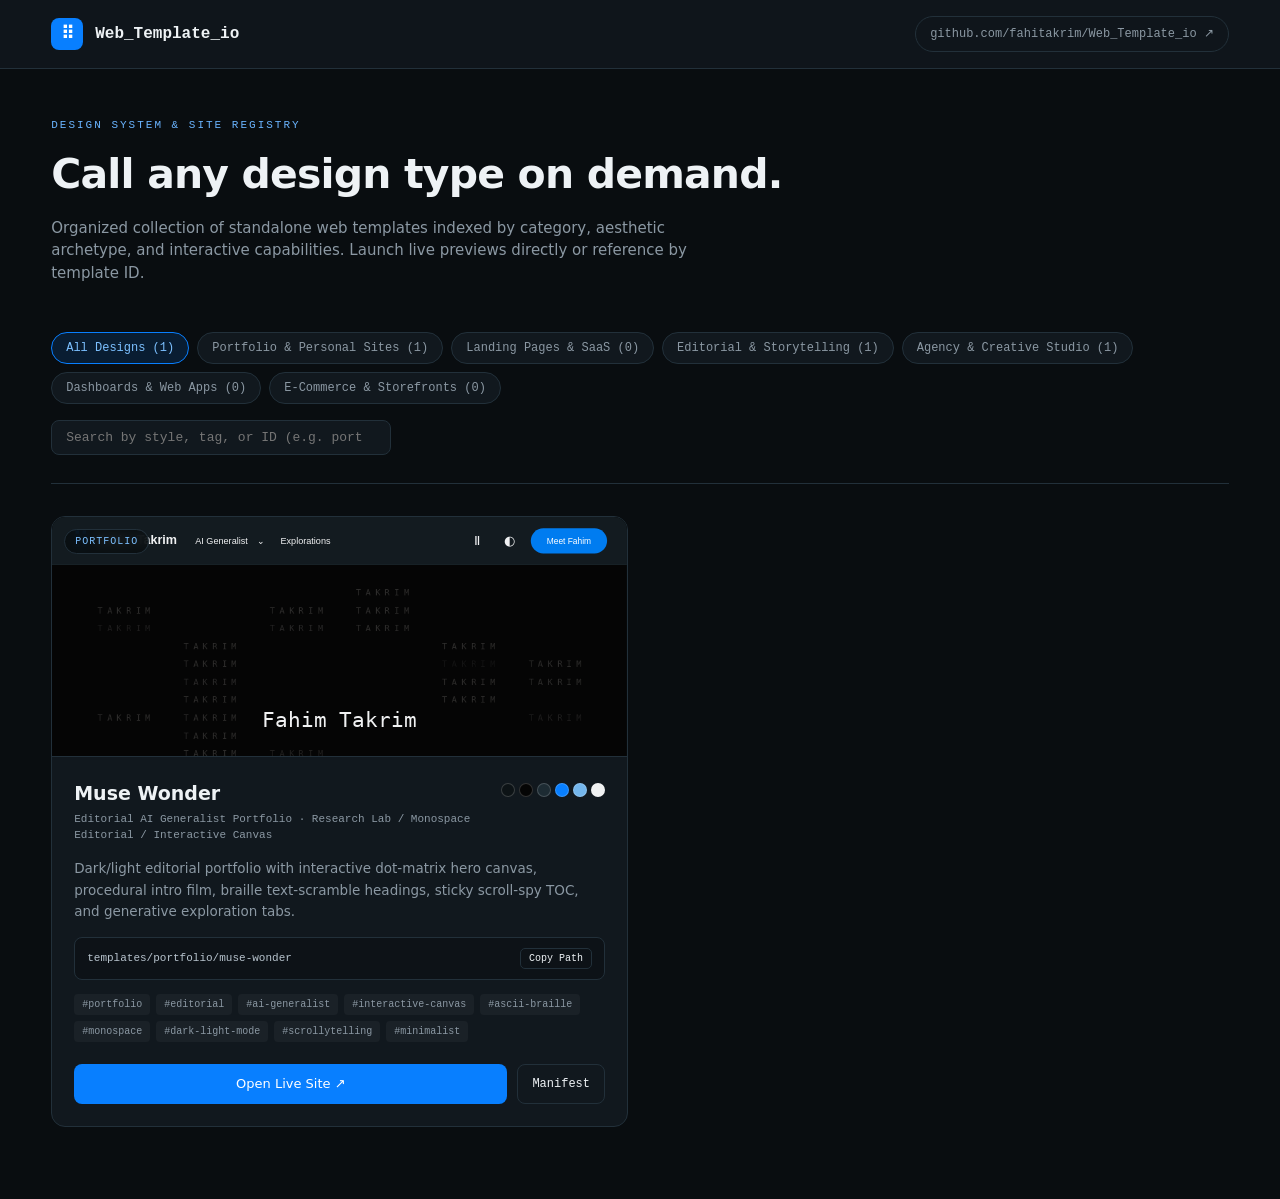
==== index.html @ 86ffd98d "feat: initialize Web_Template_io architecture and add muse-wonder portfolio template" ====
<!doctype html>
<html lang="en">
<head>
  <meta charset="utf-8">
  <meta name="viewport" content="width=device-width, initial-scale=1">
  <title>Web_Template_io — Design Type & Template Library</title>
  <style>
    :root {
      color-scheme: dark;
      --bg: #090d10;
      --surface: #11181e;
      --surface-hover: #172129;
      --border: #22303a;
      --text: #eef2f5;
      --muted: #8b98a3;
      --accent: #087fff;
      --accent-soft: rgba(8, 127, 255, 0.14);
      --mono: ui-monospace, SFMono-Regular, Menlo, Monaco, Consolas, monospace;
      --sans: system-ui, -apple-system, BlinkMacSystemFont, "Segoe UI", Roboto, sans-serif;
    }
    * { box-sizing: border-box; }
    body {
      margin: 0;
      background: var(--bg);
      color: var(--text);
      font-family: var(--sans);
      line-height: 1.5;
      -webkit-font-smoothing: antialiased;
    }
    header {
      border-bottom: 1px solid var(--border);
      background: rgba(17, 24, 30, 0.85);
      backdrop-filter: blur(12px);
      position: sticky;
      top: 0;
      z-index: 20;
    }
    .container {
      width: min(1320px, 92%);
      margin: 0 auto;
    }
    .nav-bar {
      display: flex;
      align-items: center;
      justify-content: space-between;
      height: 68px;
      gap: 20px;
    }
    .brand {
      display: flex;
      align-items: center;
      gap: 12px;
      font-family: var(--mono);
      font-weight: 600;
      font-size: 16px;
      color: var(--text);
      text-decoration: none;
    }
    .brand-badge {
      display: inline-grid;
      place-items: center;
      width: 32px;
      height: 32px;
      border-radius: 8px;
      background: var(--accent);
      color: #fff;
      font-size: 18px;
    }
    .repo-link {
      font-family: var(--mono);
      font-size: 12px;
      color: var(--muted);
      text-decoration: none;
      padding: 8px 14px;
      border: 1px solid var(--border);
      border-radius: 20px;
      transition: all 0.15s ease;
    }
    .repo-link:hover {
      color: var(--text);
      border-color: var(--accent);
    }
    .hero {
      padding: 48px 0 28px;
    }
    .hero-overline {
      font-family: var(--mono);
      font-size: 11px;
      letter-spacing: 2px;
      text-transform: uppercase;
      color: #6ab4ff;
      margin-bottom: 10px;
    }
    .hero h1 {
      font-size: clamp(26px, 3.2vw, 42px);
      margin: 0 0 12px;
      letter-spacing: -0.02em;
    }
    .hero p {
      color: var(--muted);
      max-width: 680px;
      margin: 0;
      font-size: 15px;
    }
    .controls {
      display: flex;
      flex-wrap: wrap;
      align-items: center;
      justify-content: space-between;
      gap: 16px;
      padding: 20px 0 28px;
      border-bottom: 1px solid var(--border);
    }
    .category-pills {
      display: flex;
      flex-wrap: wrap;
      gap: 8px;
    }
    .pill {
      background: var(--surface);
      border: 1px solid var(--border);
      color: var(--muted);
      font-size: 12px;
      font-family: var(--mono);
      padding: 8px 14px;
      border-radius: 999px;
      cursor: pointer;
      transition: all 0.15s ease;
    }
    .pill:hover {
      color: var(--text);
      border-color: #3a5060;
    }
    .pill.active {
      background: var(--accent-soft);
      color: #7cc0ff;
      border-color: var(--accent);
    }
    .search-box {
      flex: 1;
      min-width: 240px;
      max-width: 340px;
    }
    .search-box input {
      width: 100%;
      background: var(--surface);
      border: 1px solid var(--border);
      color: var(--text);
      padding: 9px 14px;
      border-radius: 8px;
      font-size: 13px;
      font-family: var(--mono);
      outline: none;
    }
    .search-box input:focus {
      border-color: var(--accent);
    }
    .grid {
      display: grid;
      grid-template-columns: repeat(auto-fill, minmax(380px, 1fr));
      gap: 24px;
      padding: 32px 0 72px;
    }
    .card {
      background: var(--surface);
      border: 1px solid var(--border);
      border-radius: 14px;
      overflow: hidden;
      display: flex;
      flex-direction: column;
      transition: border-color 0.2s ease, transform 0.2s ease;
    }
    .card:hover {
      border-color: #365066;
    }
    .preview-frame {
      position: relative;
      height: 240px;
      background: #050505;
      border-bottom: 1px solid var(--border);
      overflow: hidden;
    }
    .preview-frame iframe {
      width: 142.85%;
      height: 142.85%;
      transform: scale(0.7);
      transform-origin: 0 0;
      border: 0;
      pointer-events: none;
    }
    .preview-badge {
      position: absolute;
      top: 12px;
      left: 12px;
      background: rgba(9, 13, 16, 0.85);
      border: 1px solid var(--border);
      color: #7cc0ff;
      font-family: var(--mono);
      font-size: 10px;
      letter-spacing: 1px;
      text-transform: uppercase;
      padding: 4px 10px;
      border-radius: 999px;
      backdrop-filter: blur(6px);
    }
    .card-body {
      padding: 22px;
      display: flex;
      flex-direction: column;
      gap: 14px;
      flex: 1;
    }
    .card-head {
      display: flex;
      justify-content: space-between;
      align-items: flex-start;
      gap: 12px;
    }
    .card-title {
      margin: 0;
      font-size: 19px;
      font-weight: 600;
    }
    .card-subtitle {
      font-family: var(--mono);
      font-size: 11px;
      color: var(--muted);
      margin-top: 3px;
    }
    .palette {
      display: flex;
      gap: 4px;
      padding-top: 4px;
    }
    .swatch {
      width: 14px;
      height: 14px;
      border-radius: 50%;
      border: 1px solid rgba(255, 255, 255, 0.18);
    }
    .card-desc {
      margin: 0;
      font-size: 13.5px;
      color: var(--muted);
      line-height: 1.6;
    }
    .meta-box {
      background: rgba(0, 0, 0, 0.25);
      border: 1px solid var(--border);
      border-radius: 8px;
      padding: 10px 12px;
      font-family: var(--mono);
      font-size: 11px;
      color: #b8c4ce;
      display: flex;
      justify-content: space-between;
      align-items: center;
      gap: 8px;
    }
    .meta-box code {
      overflow: hidden;
      text-overflow: ellipsis;
      white-space: nowrap;
    }
    .copy-btn {
      background: transparent;
      border: 1px solid var(--border);
      color: var(--text);
      font-family: var(--mono);
      font-size: 10px;
      padding: 4px 8px;
      border-radius: 5px;
      cursor: pointer;
      white-space: nowrap;
    }
    .copy-btn:hover {
      border-color: var(--accent);
      color: #7cc0ff;
    }
    .tags {
      display: flex;
      flex-wrap: wrap;
      gap: 6px;
    }
    .tag {
      font-family: var(--mono);
      font-size: 10px;
      color: var(--muted);
      background: rgba(255, 255, 255, 0.04);
      padding: 3px 8px;
      border-radius: 4px;
    }
    .card-actions {
      margin-top: auto;
      padding-top: 8px;
      display: flex;
      gap: 10px;
    }
    .btn-primary {
      flex: 1;
      text-align: center;
      background: var(--accent);
      color: #fff;
      text-decoration: none;
      font-size: 13px;
      font-weight: 500;
      padding: 10px 16px;
      border-radius: 8px;
      transition: background 0.15s ease;
    }
    .btn-primary:hover {
      background: #1d8bff;
    }
    .btn-secondary {
      text-align: center;
      background: transparent;
      border: 1px solid var(--border);
      color: var(--text);
      text-decoration: none;
      font-size: 12px;
      font-family: var(--mono);
      padding: 10px 14px;
      border-radius: 8px;
    }
    .btn-secondary:hover {
      border-color: var(--accent);
    }
    .empty-state {
      grid-column: 1 / -1;
      text-align: center;
      padding: 56px 20px;
      border: 1px dashed var(--border);
      border-radius: 12px;
      color: var(--muted);
      font-family: var(--mono);
      font-size: 13px;
    }
    @media (max-width: 600px) {
      .grid { grid-template-columns: 1fr; }
    }
  </style>
</head>
<body>
  <header>
    <div class="container nav-bar">
      <a class="brand" href="./index.html">
        <span class="brand-badge">⠿</span>
        <span>Web_Template_io</span>
      </a>
      <a class="repo-link" href="https://github.com/fahitakrim/Web_Template_io" target="_blank" rel="noopener">
        github.com/fahitakrim/Web_Template_io ↗
      </a>
    </div>
  </header>

  <main class="container">
    <section class="hero">
      <div class="hero-overline">DESIGN SYSTEM &amp; SITE REGISTRY</div>
      <h1>Call any design type on demand.</h1>
      <p>Organized collection of standalone web templates indexed by category, aesthetic archetype, and interactive capabilities. Launch live previews directly or reference by template ID.</p>
    </section>

    <section class="controls">
      <div class="category-pills" id="category-pills"></div>
      <div class="search-box">
        <input type="search" id="search-input" placeholder="Search by style, tag, or ID (e.g. portfolio, monospace)...">
      </div>
    </section>

    <section class="grid" id="template-grid"></section>
  </main>

  <script>
    const FALLBACK_CATALOG = {
      categories: [
        { id: "portfolio", name: "Portfolio & Personal Sites", path: "templates/portfolio" },
        { id: "landing-page", name: "Landing Pages & SaaS", path: "templates/landing-page" },
        { id: "editorial", name: "Editorial & Storytelling", path: "templates/editorial" },
        { id: "agency-studio", name: "Agency & Creative Studio", path: "templates/agency-studio" },
        { id: "dashboard-app", name: "Dashboards & Web Apps", path: "templates/dashboard-app" },
        { id: "ecommerce", name: "E-Commerce & Storefronts", path: "templates/ecommerce" }
      ],
      templates: [
        {
          id: "muse-wonder",
          name: "Muse Wonder",
          subtitle: "Editorial AI Generalist Portfolio",
          category: "portfolio",
          secondaryCategories: ["editorial", "agency-studio"],
          path: "templates/portfolio/muse-wonder",
          entry: "templates/portfolio/muse-wonder/index.html",
          manifest: "templates/portfolio/muse-wonder/template.json",
          styleArchetype: "Research Lab / Monospace Editorial / Interactive Canvas",
          tags: [
            "portfolio",
            "editorial",
            "ai-generalist",
            "interactive-canvas",
            "ascii-braille",
            "monospace",
            "dark-light-mode",
            "scrollytelling",
            "minimalist"
          ],
          summary: "Dark/light editorial portfolio with interactive dot-matrix hero canvas, procedural intro film, braille text-scramble headings, sticky scroll-spy TOC, and generative exploration tabs.",
          palette: ["#0d1316", "#050505", "#1d2b33", "#087fff", "#74b6ec", "#f0f1f2"]
        }
      ]
    };

    let catalog = FALLBACK_CATALOG;
    let activeCategory = "all";
    let query = "";

    const pillsEl = document.getElementById("category-pills");
    const gridEl = document.getElementById("template-grid");
    const searchEl = document.getElementById("search-input");

    function renderPills() {
      const counts = { all: catalog.templates.length };
      catalog.categories.forEach(c => {
        counts[c.id] = catalog.templates.filter(
          t => t.category === c.id || (t.secondaryCategories && t.secondaryCategories.includes(c.id))
        ).length;
      });

      const items = [{ id: "all", name: "All Designs" }, ...catalog.categories];
      pillsEl.innerHTML = items.map(item => `
        <button class="pill ${activeCategory === item.id ? "active" : ""}" data-cat="${item.id}">
          ${item.name} (${counts[item.id] || 0})
        </button>
      `).join("");

      pillsEl.querySelectorAll(".pill").forEach(btn => {
        btn.addEventListener("click", () => {
          activeCategory = btn.dataset.cat;
          renderPills();
          renderGrid();
        });
      });
    }

    function renderGrid() {
      const q = query.trim().toLowerCase();
      const filtered = catalog.templates.filter(t => {
        const matchesCat =
          activeCategory === "all" ||
          t.category === activeCategory ||
          (t.secondaryCategories && t.secondaryCategories.includes(activeCategory));
        if (!matchesCat) return false;
        if (!q) return true;
        const haystack = [
          t.id,
          t.name,
          t.subtitle,
          t.category,
          t.styleArchetype,
          t.summary,
          ...(t.tags || [])
        ].join(" ").toLowerCase();
        return haystack.includes(q);
      });

      if (!filtered.length) {
        gridEl.innerHTML = `<div class="empty-state">No templates registered in this filter yet. Add a new folder under <code>templates/${activeCategory === "all" ? "<category>" : activeCategory}/</code> and register it in <code>templates.json</code>.</div>`;
        return;
      }

      gridEl.innerHTML = filtered.map(t => `
        <article class="card">
          <div class="preview-frame">
            <iframe src="./${t.entry}" title="${t.name} live preview" loading="lazy"></iframe>
            <span class="preview-badge">${t.category}</span>
          </div>
          <div class="card-body">
            <div class="card-head">
              <div>
                <h2 class="card-title">${t.name}</h2>
                <div class="card-subtitle">${t.subtitle} · ${t.styleArchetype}</div>
              </div>
              <div class="palette">
                ${(t.palette || []).map(c => `<span class="swatch" style="background:${c}" title="${c}"></span>`).join("")}
              </div>
            </div>
            <p class="card-desc">${t.summary}</p>
            <div class="meta-box">
              <code>${t.path}</code>
              <button class="copy-btn" data-copy="${t.path}">Copy Path</button>
            </div>
            <div class="tags">
              ${(t.tags || []).map(tag => `<span class="tag">#${tag}</span>`).join("")}
            </div>
            <div class="card-actions">
              <a class="btn-primary" href="./${t.entry}">Open Live Site ↗</a>
              <a class="btn-secondary" href="./${t.manifest}">Manifest</a>
            </div>
          </div>
        </article>
      `).join("");

      gridEl.querySelectorAll(".copy-btn").forEach(btn => {
        btn.addEventListener("click", async () => {
          const val = btn.dataset.copy;
          try {
            await navigator.clipboard.writeText(val);
            const prev = btn.textContent;
            btn.textContent = "Copied!";
            setTimeout(() => { btn.textContent = prev; }, 1400);
          } catch {}
        });
      });
    }

    searchEl.addEventListener("input", e => {
      query = e.target.value;
      renderGrid();
    });

    fetch("./templates.json")
      .then(r => r.ok ? r.json() : FALLBACK_CATALOG)
      .then(data => {
        catalog = data;
        renderPills();
        renderGrid();
      })
      .catch(() => {
        renderPills();
        renderGrid();
      });
  </script>
</body>
</html>
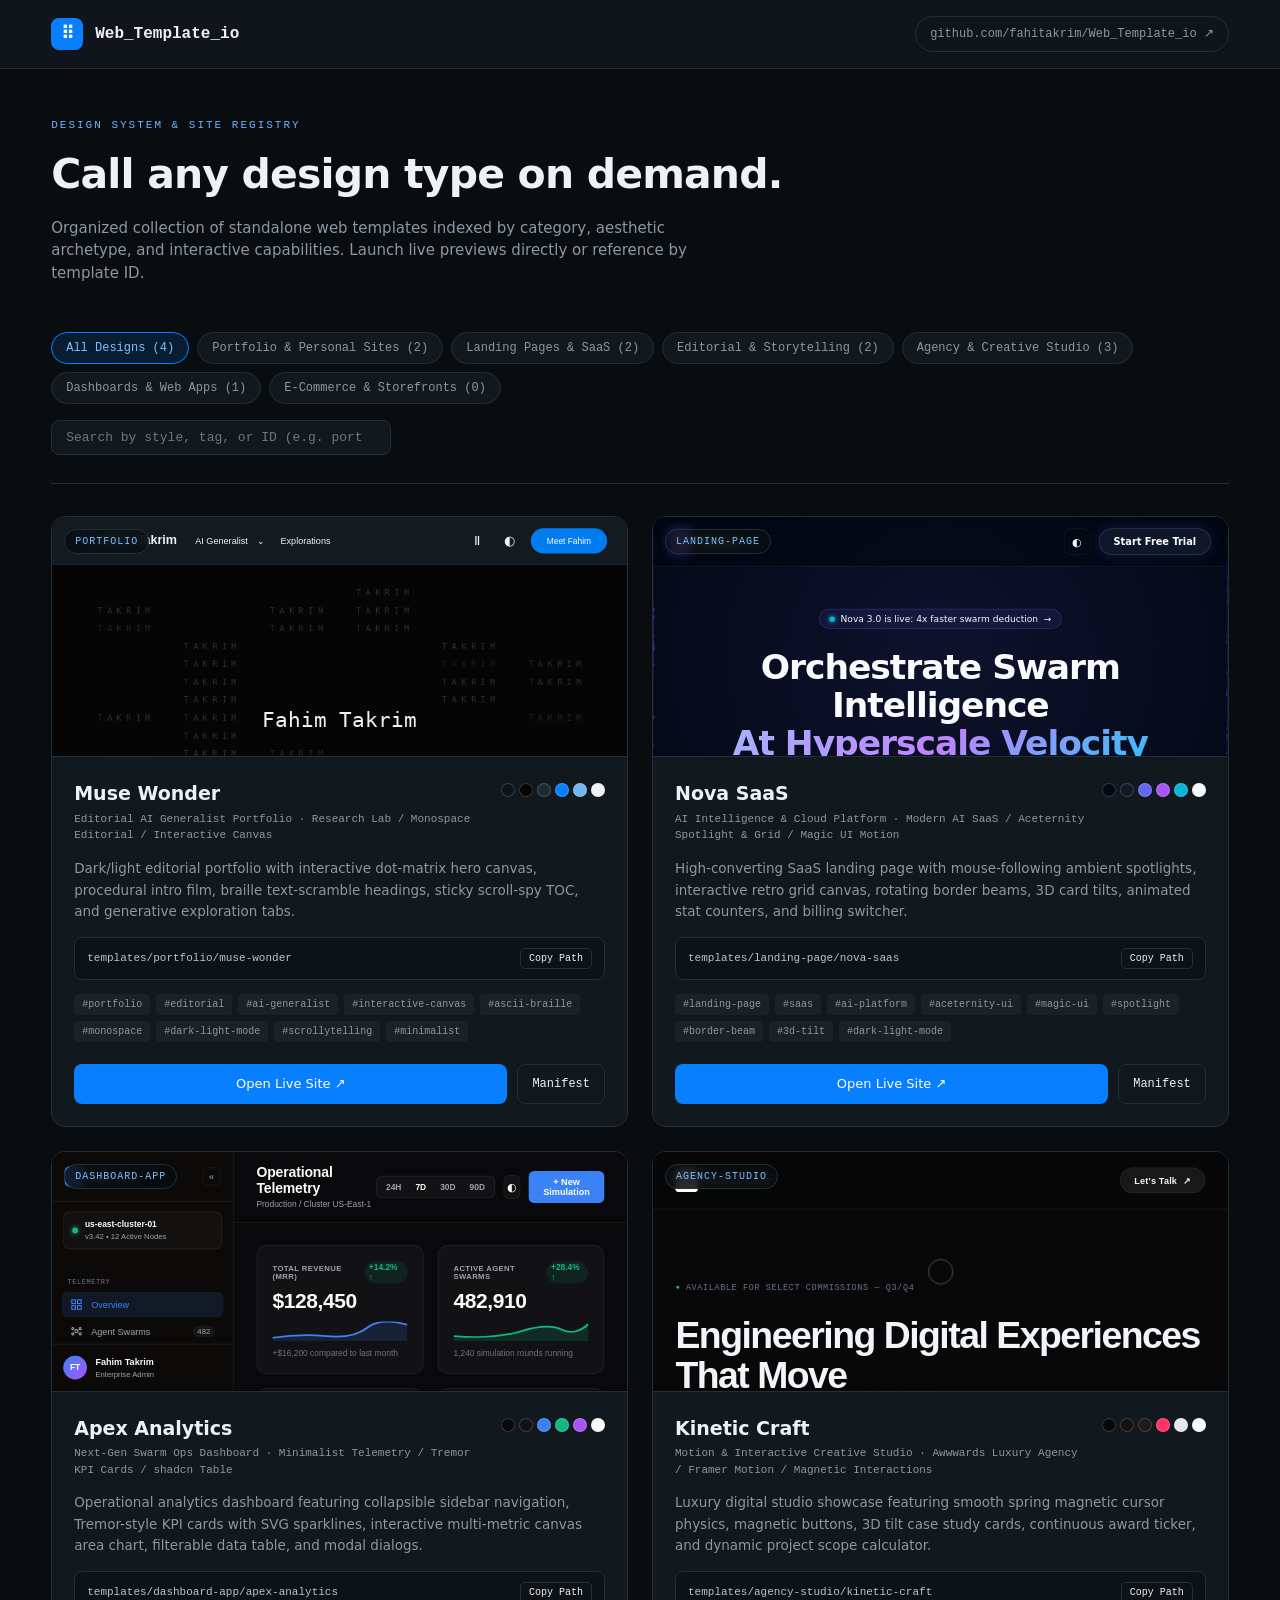
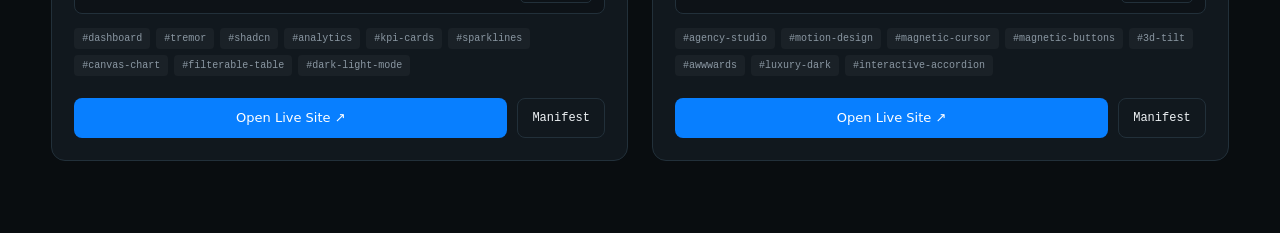
==== commit cd0eae5f: "feat: add curated trio of modern templates (nova-saas, apex-analytics, kinetic-craft)" ====
--- a/index.html
+++ b/index.html
@@ -404,6 +404,77 @@
           ],
           summary: "Dark/light editorial portfolio with interactive dot-matrix hero canvas, procedural intro film, braille text-scramble headings, sticky scroll-spy TOC, and generative exploration tabs.",
           palette: ["#0d1316", "#050505", "#1d2b33", "#087fff", "#74b6ec", "#f0f1f2"]
+        },
+        {
+          id: "nova-saas",
+          name: "Nova SaaS",
+          subtitle: "AI Intelligence & Cloud Platform",
+          category: "landing-page",
+          secondaryCategories: ["agency-studio"],
+          path: "templates/landing-page/nova-saas",
+          entry: "templates/landing-page/nova-saas/index.html",
+          manifest: "templates/landing-page/nova-saas/template.json",
+          styleArchetype: "Modern AI SaaS / Aceternity Spotlight & Grid / Magic UI Motion",
+          tags: [
+            "landing-page",
+            "saas",
+            "ai-platform",
+            "aceternity-ui",
+            "magic-ui",
+            "spotlight",
+            "border-beam",
+            "3d-tilt",
+            "dark-light-mode"
+          ],
+          summary: "High-converting SaaS landing page with mouse-following ambient spotlights, interactive retro grid canvas, rotating border beams, 3D card tilts, animated stat counters, and billing switcher.",
+          palette: ["#030712", "#111827", "#6366f1", "#a855f7", "#06b6d4", "#f9fafb"]
+        },
+        {
+          id: "apex-analytics",
+          name: "Apex Analytics",
+          subtitle: "Next-Gen Swarm Ops Dashboard",
+          category: "dashboard-app",
+          secondaryCategories: ["landing-page"],
+          path: "templates/dashboard-app/apex-analytics",
+          entry: "templates/dashboard-app/apex-analytics/index.html",
+          manifest: "templates/dashboard-app/apex-analytics/template.json",
+          styleArchetype: "Minimalist Telemetry / Tremor KPI Cards / shadcn Table",
+          tags: [
+            "dashboard",
+            "tremor",
+            "shadcn",
+            "analytics",
+            "kpi-cards",
+            "sparklines",
+            "canvas-chart",
+            "filterable-table",
+            "dark-light-mode"
+          ],
+          summary: "Operational analytics dashboard featuring collapsible sidebar navigation, Tremor-style KPI cards with SVG sparklines, interactive multi-metric canvas area chart, filterable data table, and modal dialogs.",
+          palette: ["#09090b", "#121215", "#3b82f6", "#10b981", "#a855f7", "#fafafa"]
+        },
+        {
+          id: "kinetic-craft",
+          name: "Kinetic Craft",
+          subtitle: "Motion & Interactive Creative Studio",
+          category: "agency-studio",
+          secondaryCategories: ["portfolio", "editorial"],
+          path: "templates/agency-studio/kinetic-craft",
+          entry: "templates/agency-studio/kinetic-craft/index.html",
+          manifest: "templates/agency-studio/kinetic-craft/template.json",
+          styleArchetype: "Awwwards Luxury Agency / Framer Motion / Magnetic Interactions",
+          tags: [
+            "agency-studio",
+            "motion-design",
+            "magnetic-cursor",
+            "magnetic-buttons",
+            "3d-tilt",
+            "awwwards",
+            "luxury-dark",
+            "interactive-accordion"
+          ],
+          summary: "Luxury digital studio showcase featuring smooth spring magnetic cursor physics, magnetic buttons, 3D tilt case study cards, continuous award ticker, and dynamic project scope calculator.",
+          palette: ["#080808", "#121212", "#1c1c1c", "#ff3366", "#e2e8f0", "#ffffff"]
         }
       ]
     };
